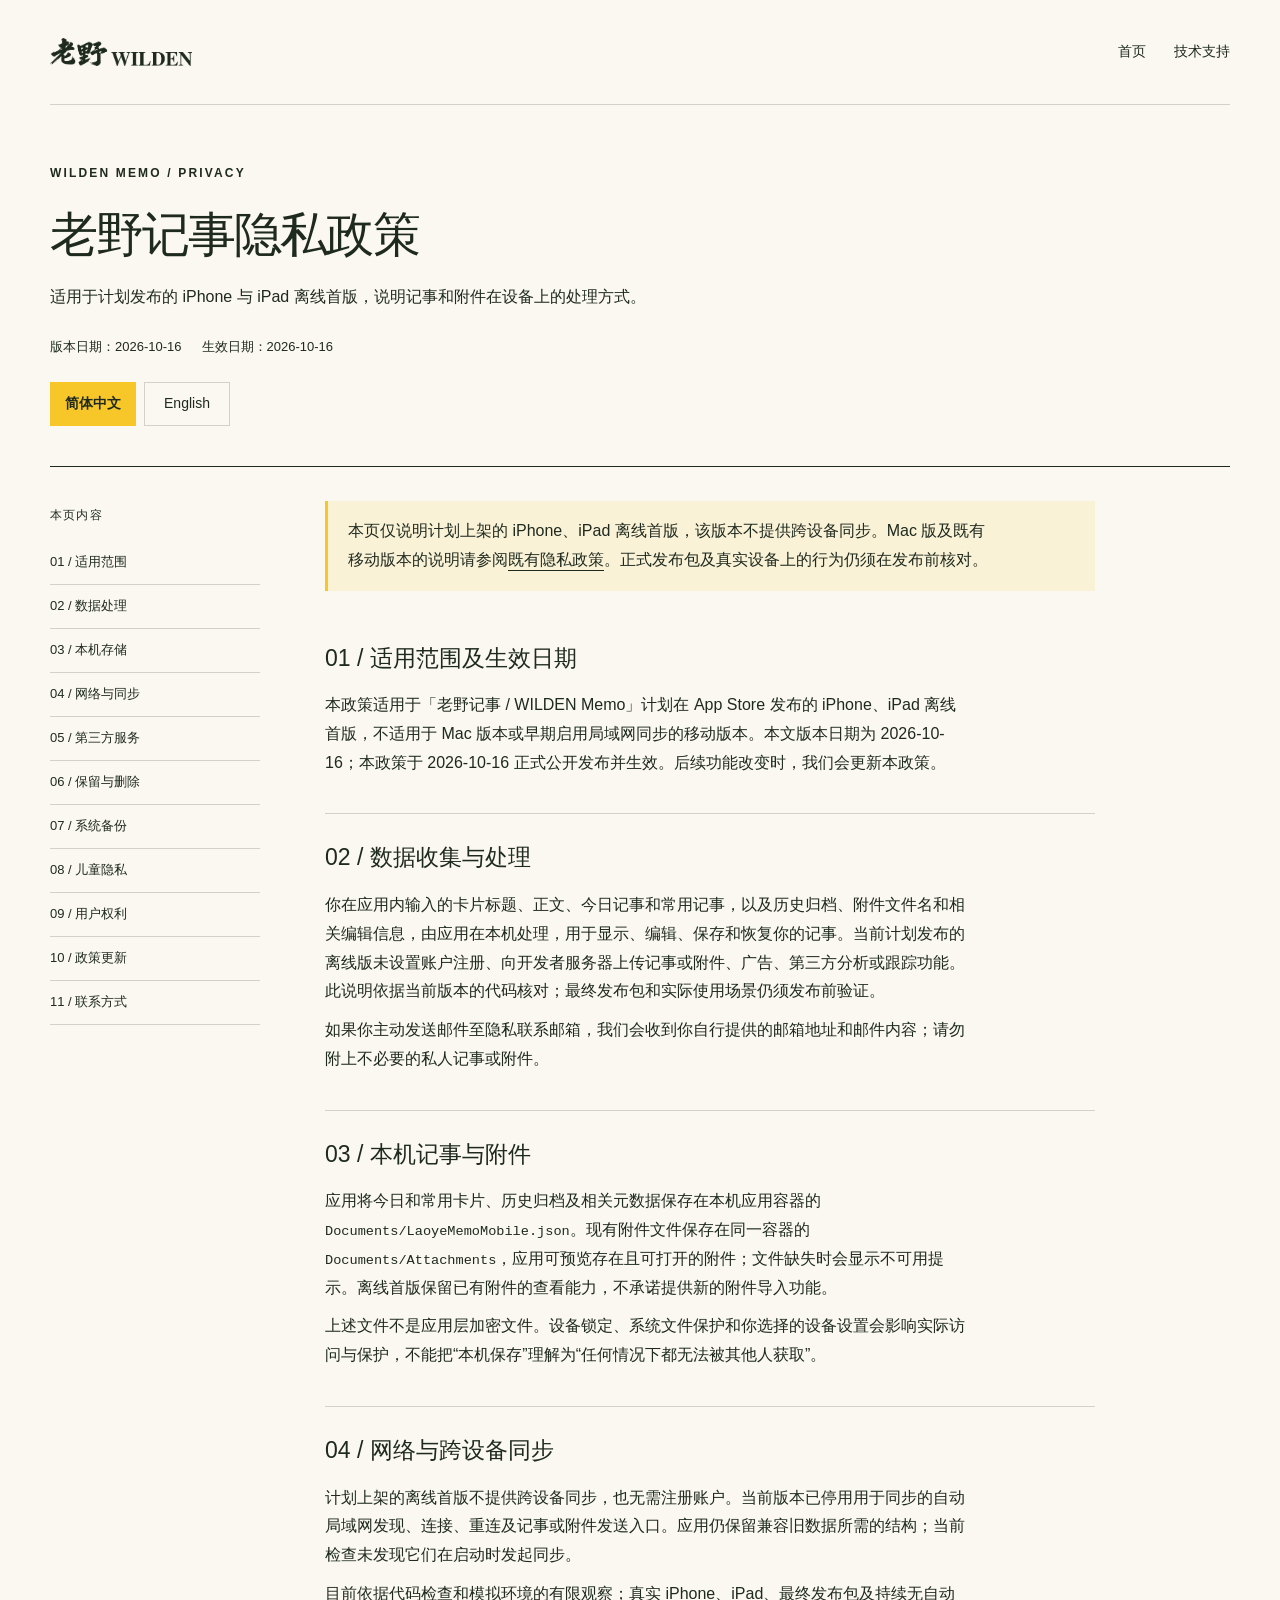
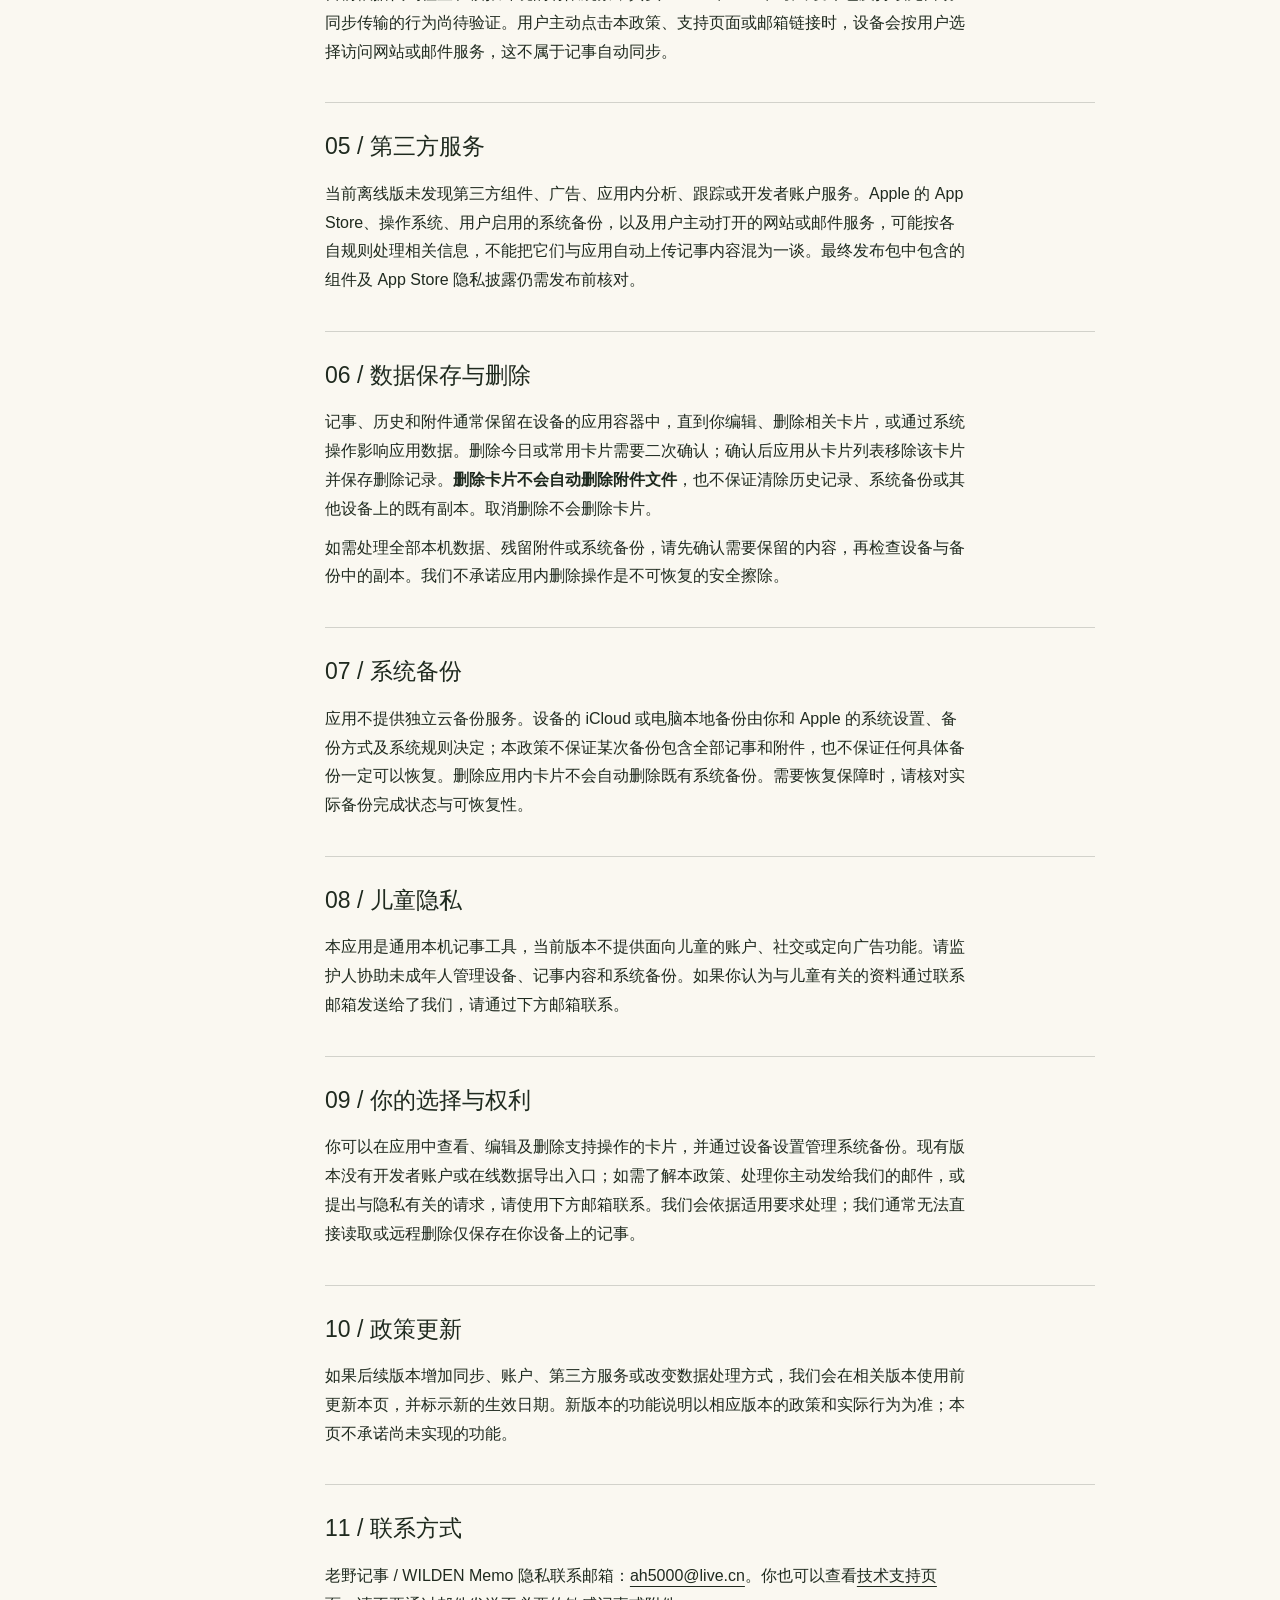
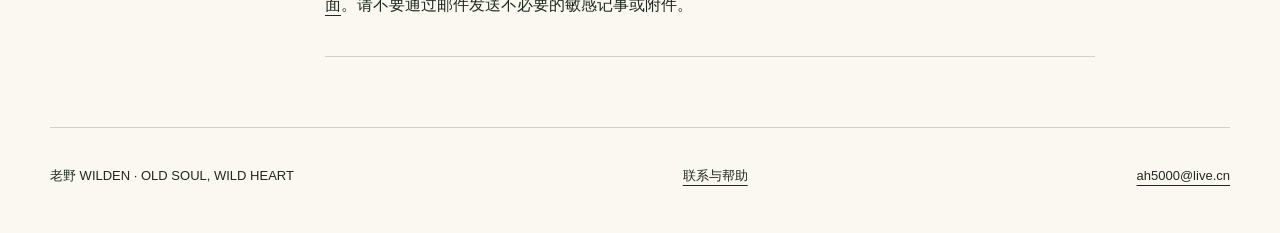
==== memo/privacy/index.html @ f1e02923 "发布老野记事离线首版双语隐私政策" ====
<!doctype html>
<html lang="zh-CN">
<head>
<meta charset="utf-8"><meta name="viewport" content="width=device-width, initial-scale=1">
<meta name="robots" content="index, follow"><meta name="referrer" content="no-referrer">
<title>老野记事隐私政策（离线版）· 老野 WILDEN</title>
<meta name="description" content="老野记事 iPhone 与 iPad 离线版的本机记事、附件、删除和备份隐私说明。">
<link rel="icon" type="image/png" href="../../assets/symbol.png">
<link rel="stylesheet" href="../../assets/site.css"><link rel="stylesheet" href="privacy.css">
<link rel="alternate" hreflang="en" href="en/"><link rel="alternate" hreflang="zh-CN" href="./">
</head>
<body>
<a class="skip" href="#main">跳到正文</a>
<div class="shell">
<header class="site-header"><a class="brand" href="../../index.html" aria-label="老野 WILDEN 首页"><img src="../../assets/brand-wordmark.png" alt="老野 WILDEN" width="6281" height="1200"></a><nav class="nav" aria-label="主导航"><a href="../../index.html">首页</a><a href="../../support.html">技术支持</a></nav></header>
<main id="main">
<header class="page-head"><p class="eyebrow">WILDEN Memo / Privacy</p><h1>老野记事隐私政策</h1><p>适用于计划发布的 iPhone 与 iPad 离线首版，说明记事和附件在设备上的处理方式。</p><div class="meta"><span>版本日期：<time datetime="2026-10-16">2026-10-16</time></span><span>生效日期：<time datetime="2026-10-16">2026-10-16</time></span></div><nav class="language-switch" aria-label="选择语言"><a href="./" lang="zh-CN" aria-current="page">简体中文</a><a href="en/" lang="en">English</a></nav></header>
<div class="reading-layout"><nav class="toc" aria-label="本页目录"><p>本页内容</p><a href="#scope">01 / 适用范围</a><a href="#data">02 / 数据处理</a><a href="#local">03 / 本机存储</a><a href="#network">04 / 网络与同步</a><a href="#third-party">05 / 第三方服务</a><a href="#retention">06 / 保留与删除</a><a href="#backup">07 / 系统备份</a><a href="#children">08 / 儿童隐私</a><a href="#rights">09 / 用户权利</a><a href="#changes">10 / 政策更新</a><a href="#contact">11 / 联系方式</a></nav><article class="policy">
<div class="policy-note"><p>本页仅说明计划上架的 iPhone、iPad 离线首版，该版本不提供跨设备同步。Mac 版及既有移动版本的说明请参阅<a href="../../privacy-memo.html">既有隐私政策</a>。正式发布包及真实设备上的行为仍须在发布前核对。</p></div>
<section id="scope"><h2>01 / 适用范围及生效日期</h2><p>本政策适用于「老野记事 / WILDEN Memo」计划在 App Store 发布的 iPhone、iPad 离线首版，不适用于 Mac 版本或早期启用局域网同步的移动版本。本文版本日期为 2026-10-16；本政策于 2026-10-16 正式公开发布并生效。后续功能改变时，我们会更新本政策。</p></section>
<section id="data"><h2>02 / 数据收集与处理</h2><p>你在应用内输入的卡片标题、正文、今日记事和常用记事，以及历史归档、附件文件名和相关编辑信息，由应用在本机处理，用于显示、编辑、保存和恢复你的记事。当前计划发布的离线版未设置账户注册、向开发者服务器上传记事或附件、广告、第三方分析或跟踪功能。此说明依据当前版本的代码核对；最终发布包和实际使用场景仍须发布前验证。</p><p>如果你主动发送邮件至隐私联系邮箱，我们会收到你自行提供的邮箱地址和邮件内容；请勿附上不必要的私人记事或附件。</p></section>
<section id="local"><h2>03 / 本机记事与附件</h2><p>应用将今日和常用卡片、历史归档及相关元数据保存在本机应用容器的 <code>Documents/LaoyeMemoMobile.json</code>。现有附件文件保存在同一容器的 <code>Documents/Attachments</code>，应用可预览存在且可打开的附件；文件缺失时会显示不可用提示。离线首版保留已有附件的查看能力，不承诺提供新的附件导入功能。</p><p>上述文件不是应用层加密文件。设备锁定、系统文件保护和你选择的设备设置会影响实际访问与保护，不能把“本机保存”理解为“任何情况下都无法被其他人获取”。</p></section>
<section id="network"><h2>04 / 网络与跨设备同步</h2><p>计划上架的离线首版不提供跨设备同步，也无需注册账户。当前版本已停用用于同步的自动局域网发现、连接、重连及记事或附件发送入口。应用仍保留兼容旧数据所需的结构；当前检查未发现它们在启动时发起同步。</p><p>目前依据代码检查和模拟环境的有限观察；真实 iPhone、iPad、最终发布包及持续无自动同步传输的行为尚待验证。用户主动点击本政策、支持页面或邮箱链接时，设备会按用户选择访问网站或邮件服务，这不属于记事自动同步。</p></section>
<section id="third-party"><h2>05 / 第三方服务</h2><p>当前离线版未发现第三方组件、广告、应用内分析、跟踪或开发者账户服务。Apple 的 App Store、操作系统、用户启用的系统备份，以及用户主动打开的网站或邮件服务，可能按各自规则处理相关信息，不能把它们与应用自动上传记事内容混为一谈。最终发布包中包含的组件及 App Store 隐私披露仍需发布前核对。</p></section>
<section id="retention"><h2>06 / 数据保存与删除</h2><p>记事、历史和附件通常保留在设备的应用容器中，直到你编辑、删除相关卡片，或通过系统操作影响应用数据。删除今日或常用卡片需要二次确认；确认后应用从卡片列表移除该卡片并保存删除记录。<strong>删除卡片不会自动删除附件文件</strong>，也不保证清除历史记录、系统备份或其他设备上的既有副本。取消删除不会删除卡片。</p><p>如需处理全部本机数据、残留附件或系统备份，请先确认需要保留的内容，再检查设备与备份中的副本。我们不承诺应用内删除操作是不可恢复的安全擦除。</p></section>
<section id="backup"><h2>07 / 系统备份</h2><p>应用不提供独立云备份服务。设备的 iCloud 或电脑本地备份由你和 Apple 的系统设置、备份方式及系统规则决定；本政策不保证某次备份包含全部记事和附件，也不保证任何具体备份一定可以恢复。删除应用内卡片不会自动删除既有系统备份。需要恢复保障时，请核对实际备份完成状态与可恢复性。</p></section>
<section id="children"><h2>08 / 儿童隐私</h2><p>本应用是通用本机记事工具，当前版本不提供面向儿童的账户、社交或定向广告功能。请监护人协助未成年人管理设备、记事内容和系统备份。如果你认为与儿童有关的资料通过联系邮箱发送给了我们，请通过下方邮箱联系。</p></section>
<section id="rights"><h2>09 / 你的选择与权利</h2><p>你可以在应用中查看、编辑及删除支持操作的卡片，并通过设备设置管理系统备份。现有版本没有开发者账户或在线数据导出入口；如需了解本政策、处理你主动发给我们的邮件，或提出与隐私有关的请求，请使用下方邮箱联系。我们会依据适用要求处理；我们通常无法直接读取或远程删除仅保存在你设备上的记事。</p></section>
<section id="changes"><h2>10 / 政策更新</h2><p>如果后续版本增加同步、账户、第三方服务或改变数据处理方式，我们会在相关版本使用前更新本页，并标示新的生效日期。新版本的功能说明以相应版本的政策和实际行为为准；本页不承诺尚未实现的功能。</p></section>
<section id="contact"><h2>11 / 联系方式</h2><p>老野记事 / WILDEN Memo 隐私联系邮箱：<a href="mailto:ah5000@live.cn">ah5000@live.cn</a>。你也可以查看<a href="../../support.html">技术支持页面</a>。请不要通过邮件发送不必要的敏感记事或附件。</p></section>
</article></div></main>
<footer class="site-footer"><p>老野 WILDEN · OLD SOUL, WILD HEART</p><p><a href="../../support.html">联系与帮助</a></p><p><a href="mailto:ah5000@live.cn">ah5000@live.cn</a></p></footer>
</div></body></html>
---- assets/site.css ----
/* 老野 WILDEN：只使用正式品牌色；无需远程字体和脚本。 */
:root{--white:#FAF8F1;--ink:#1F2A1F;--gold:#F7C628;--green:#667865;--stone:#D8D1C4;--blue:#0A84FF;--red:#E63C49;--line:rgba(31,42,31,.18);--body:"Avenir Next","PingFang SC","Hiragino Sans GB","Microsoft YaHei",sans-serif}
*{box-sizing:border-box}html{scroll-behavior:smooth;scroll-padding-top:32px}body{margin:0;background:var(--white);color:var(--ink);font-family:var(--body);font-size:16px;line-height:1.8;-webkit-font-smoothing:antialiased}a{color:inherit;text-underline-offset:5px}img{display:block;max-width:100%;height:auto}a:focus-visible,summary:focus-visible{outline:3px solid var(--ink);outline-offset:5px}::selection{background:var(--gold);color:var(--ink)}.shell{width:min(1180px,calc(100% - 96px));margin:auto}.skip{position:absolute;left:20px;top:-100px;z-index:5;padding:10px 20px;background:var(--gold)}.skip:focus{top:12px}.site-header{display:flex;justify-content:space-between;align-items:center;gap:32px;padding:30px 0;border-bottom:1px solid var(--line)}.brand{display:inline-flex;flex-shrink:0}.brand img{width:142px;height:auto}.nav{display:flex;align-items:center;gap:28px;flex-wrap:wrap}.nav a{text-decoration:none;font-size:14px;min-height:44px;display:inline-flex;align-items:center;position:relative}.nav a:hover,.nav a[aria-current=page]{box-shadow:inset 0 -2px var(--gold)}.edition{display:flex;align-items:center;gap:9px;font-size:12px;letter-spacing:.07em}.edition:before{content:"";width:7px;height:7px;background:var(--gold);border-radius:50%}.eyebrow{font-size:12px;letter-spacing:.18em;text-transform:uppercase;margin:0 0 24px;font-weight:600}.hero{display:grid;grid-template-columns:1.25fr 1fr;align-items:center;gap:64px;padding:72px 0 76px}.hero h1{font-size:clamp(38px,4.6vw,64px);line-height:1.3;letter-spacing:-.045em;margin:0 0 26px;font-weight:500}.hero h1 span{position:relative;display:inline-block}.hero h1 span:after{content:"";display:block;width:64px;height:4px;background:var(--gold);margin-top:20px}.lead{font-size:17px;line-height:1.9;max-width:420px;margin:0 0 30px}.hero-art{padding:20px 0 20px 25px;border-left:1px solid var(--line)}.hero-art img{width:100%;max-width:430px;margin:auto}.hero-art figcaption{display:flex;justify-content:space-between;gap:15px;margin-top:30px;padding-top:20px;border-top:1px solid var(--line);font-size:13px;color:var(--ink)}figure{margin:0}.actions{display:flex;gap:18px;align-items:center;flex-wrap:wrap}.button{display:inline-flex;align-items:center;justify-content:space-between;gap:30px;padding:12px 23px;background:var(--gold);text-decoration:none;font-size:14px;font-weight:600;min-height:48px;border:1px solid transparent}.button:hover{border-color:var(--ink)}.text-link{font-size:14px;padding:10px 0;display:inline-block}.section-head{display:flex;justify-content:space-between;align-items:flex-end;gap:24px;border-top:1px solid var(--ink);padding:26px 0 30px}.section-head h2{margin:0;font-size:28px;font-weight:500;letter-spacing:-.03em}.section-head p{margin:0;font-size:14px;color:var(--ink)}.product-grid{display:grid;grid-template-columns:1fr 1fr;gap:38px;padding-bottom:68px}.product{border-top:1px solid var(--line);padding:28px 0 0;min-width:0}.product-top{display:flex;align-items:center;justify-content:space-between;gap:20px;margin-bottom:25px}.product-top .icon{width:76px;height:76px}.number{font-size:12px;letter-spacing:.12em}.product h3{margin:0 0 20px}.product .wordmark{width:190px}.product .description{font-size:19px;line-height:1.6;max-width:390px;margin-bottom:22px}.tags{display:flex;gap:10px;flex-wrap:wrap;list-style:none;margin:0 0 27px;padding:0}.tags li{border:1px solid var(--line);padding:3px 10px;font-size:12px}.product .actions{border-top:1px solid var(--line);padding-top:18px;justify-content:space-between}.aside-note{font-size:13px;color:var(--ink);margin-top:14px}.care{display:grid;grid-template-columns:1fr 1.5fr;gap:64px;border-top:1px solid var(--ink);padding:36px 0 64px}.care h2{font-size:29px;font-weight:500;line-height:1.5;margin:0}.care-links{display:grid;gap:0}.care-links a{display:flex;justify-content:space-between;align-items:center;gap:15px;text-decoration:none;border-bottom:1px solid var(--line);padding:14px 0;min-height:55px}.care-links a:hover{color:var(--ink)}.site-footer{flex-wrap:wrap;border-top:1px solid var(--line);padding:26px 0 35px;display:flex;justify-content:space-between;gap:24px;align-items:center;font-size:13px;color:var(--ink)}.site-footer p{margin:0}.site-footer a{min-height:44px;display:inline-flex;align-items:center}.draft-label{display:inline-block;border:1px solid var(--line);padding:3px 9px;color:var(--ink);font-size:12px;margin-right:10px}.page-head{padding:58px 0 40px;border-bottom:1px solid var(--ink)}.page-head .eyebrow{margin-bottom:16px}.page-head h1{font-size:clamp(30px,4vw,48px);font-weight:500;letter-spacing:-.04em;line-height:1.4;margin:0 0 15px}.page-head p{max-width:670px;margin:0}.meta{display:flex;gap:20px;flex-wrap:wrap;color:var(--ink);font-size:13px;margin-top:23px}.review-note{background:rgba(247,198,40,.13);border-left:3px solid var(--gold);padding:17px 22px;margin:30px 0;font-size:14px}.review-note strong{display:block;margin-bottom:4px}.reading-layout{display:grid;grid-template-columns:210px minmax(0,1fr);gap:65px;padding:10px 0 70px}.toc{padding-top:28px;font-size:13px;align-self:start;position:sticky;top:24px}.toc p{font-size:12px;letter-spacing:.1em;color:var(--ink);margin:0 0 14px}.toc a{display:block;text-decoration:none;padding:9px 0;border-bottom:1px solid var(--line);min-height:44px}.toc a:hover{text-decoration:underline}.policy{max-width:770px;min-width:0}.policy section{padding:26px 0;border-bottom:1px solid var(--line);scroll-margin-top:28px}.policy h2{font-size:23px;line-height:1.5;font-weight:500;margin:0 0 16px}.policy h3{font-size:17px;margin:23px 0 10px}.policy p{margin:10px 0}.policy ul,.policy ol{padding-left:22px}.policy li{margin:9px 0}.policy a{overflow-wrap:anywhere}.callout{padding:17px 21px;border:1px solid var(--line);margin:20px 0;font-size:14px}.callout strong{display:block;margin-bottom:6px}.pending{font-size:14px;border-left:3px solid var(--gold);padding:18px 21px;background:rgba(247,198,40,.13)}.pending p{margin:5px 0}.pending .status{font-size:12px;font-weight:600;letter-spacing:.07em}.table-wrap{overflow:auto;margin:20px 0}table{border-collapse:collapse;width:100%;font-size:14px}th,td{border-bottom:1px solid var(--line);padding:13px 14px;text-align:left;vertical-align:top}th{font-weight:600;background:rgba(216,209,196,.2)}td:first-child{min-width:105px}code{font-family:ui-monospace,monospace;font-size:.85em;overflow-wrap:anywhere}.guide-intro{display:flex;align-items:center;gap:20px;margin-bottom:25px}.guide-intro img{width:64px;height:64px}.guide-intro p{margin:0}.guide-intro .guide-name{font-size:20px;font-weight:500}details{border-top:1px solid var(--line);padding:17px 0}details:last-of-type{border-bottom:1px solid var(--line)}summary{cursor:pointer;font-size:16px;font-weight:500;min-height:44px;display:list-item;list-style-position:inside;padding:8px 0}details p{font-size:15px;padding-right:14px}.sr-only{position:absolute;width:1px;height:1px;padding:0;margin:-1px;overflow:hidden;clip:rect(0,0,0,0);white-space:nowrap;border:0}
@media(max-width:900px){.shell{width:calc(100% - 56px)}.nav{gap:18px}.hero{gap:30px}.hero-art{padding-left:20px}.reading-layout{grid-template-columns:170px minmax(0,1fr);gap:30px}.care{gap:35px}}
@media(max-width:640px){.shell{width:calc(100% - 36px)}.site-header{padding:22px 0 16px;display:block}.brand img{width:120px}.nav{gap:8px 18px;margin-top:13px;justify-content:flex-start}.nav a{font-size:13px}.edition{display:none}.hero{grid-template-columns:1fr;padding:42px 0 46px;gap:35px}.hero h1{font-size:40px}.hero .lead{font-size:16px}.hero-art{border-left:0;border-top:1px solid var(--line);padding:28px 25px 0}.hero-art img{max-width:280px}.hero-art figcaption{margin-top:22px;padding-top:14px}.section-head{align-items:flex-start;display:block;padding:22px 0}.section-head p{margin-top:8px}.product-grid{grid-template-columns:1fr;gap:34px;padding-bottom:45px}.product{padding-top:24px}.product .description{font-size:18px}.care{grid-template-columns:1fr;gap:20px;padding:28px 0 42px}.care h2{font-size:26px}.site-footer{display:block}.site-footer p+p{margin-top:12px}.page-head{padding:36px 0 28px}.reading-layout{grid-template-columns:1fr;gap:8px;padding-bottom:40px}.toc{position:static;padding:5px 0 12px;display:flex;gap:5px 16px;flex-wrap:wrap}.toc p{width:100%;margin-bottom:0}.toc a{font-size:13px;padding:5px 0}.policy section{padding:25px 0}.policy h2{font-size:21px}.review-note{margin:22px 0;padding:15px 17px}.meta{gap:7px 15px}.table-wrap{border-right:1px solid var(--line)}th,td{padding:10px 12px}.button{gap:23px}.tags{margin-bottom:22px}}
@media(prefers-reduced-motion:reduce){html{scroll-behavior:auto}}
@media print{.nav,.toc,.skip,.actions{display:none}.shell{width:100%}.reading-layout{display:block}.site-header{padding:12px 0}.policy{max-width:none}.review-note,.pending{background:none}.page-head{padding:20px 0}a{color:inherit}.site-footer{padding:10px 0}details{break-inside:avoid}}

/* v1.0.1：联系邮箱长文本在小屏自然换行；仅使用正式品牌色。 */
a[href^="mailto:"]{overflow-wrap:anywhere}
---- memo/privacy/privacy.css ----
/* 本页沿用官网共享样式；仅补充双语入口和长文排版。 */
.language-switch{display:flex;gap:8px;align-items:center;flex-wrap:wrap;margin:24px 0 0}
.language-switch a{display:inline-flex;align-items:center;justify-content:center;min-width:86px;min-height:44px;padding:7px 14px;border:1px solid var(--line);text-decoration:none;font-size:14px}
.language-switch a[aria-current="page"]{background:var(--gold);border-color:var(--gold);font-weight:600}
.policy-note{border-left:3px solid var(--gold);padding:16px 20px;background:rgba(247,198,40,.13);margin:24px 0}
.policy-note p{margin:0}
.policy section{scroll-margin-top:32px}
.policy p{max-width:72ch}
@media(max-width:640px){.language-switch{margin-top:20px}.policy-note{padding:14px 16px}}
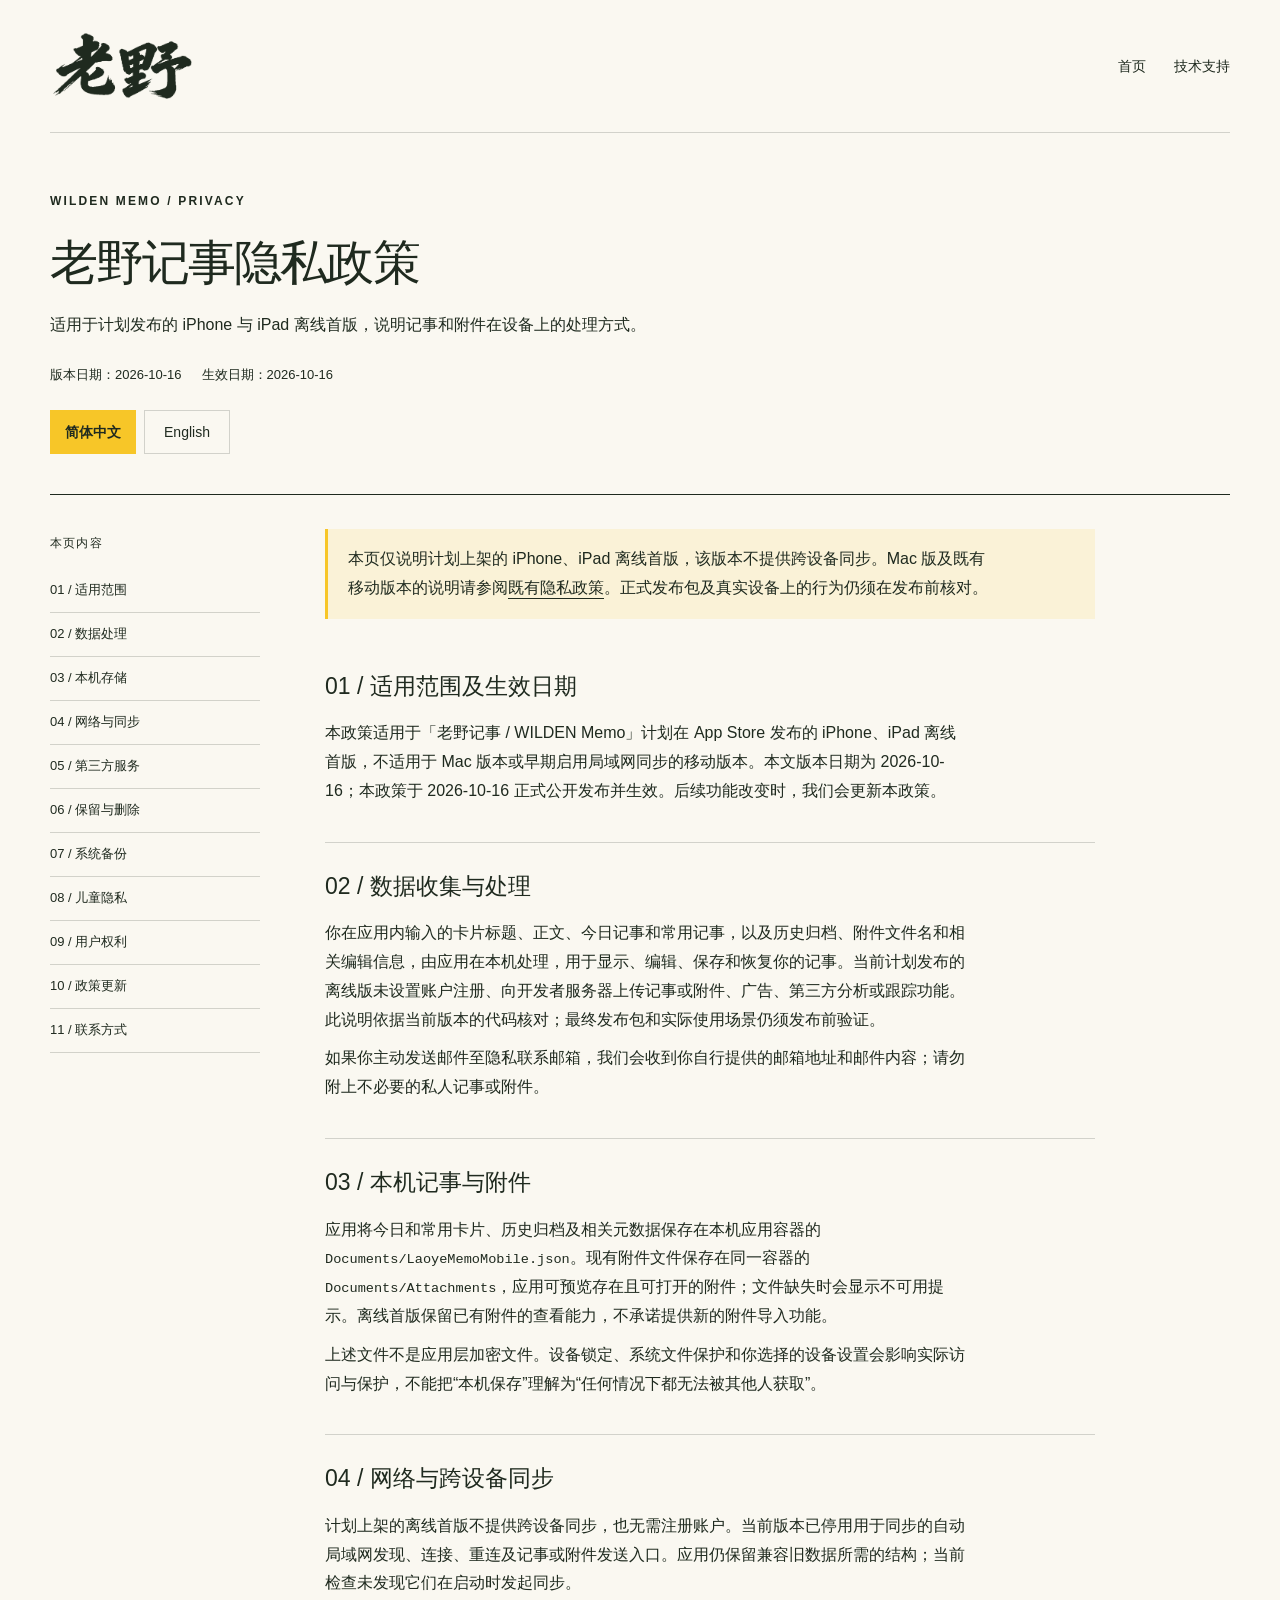
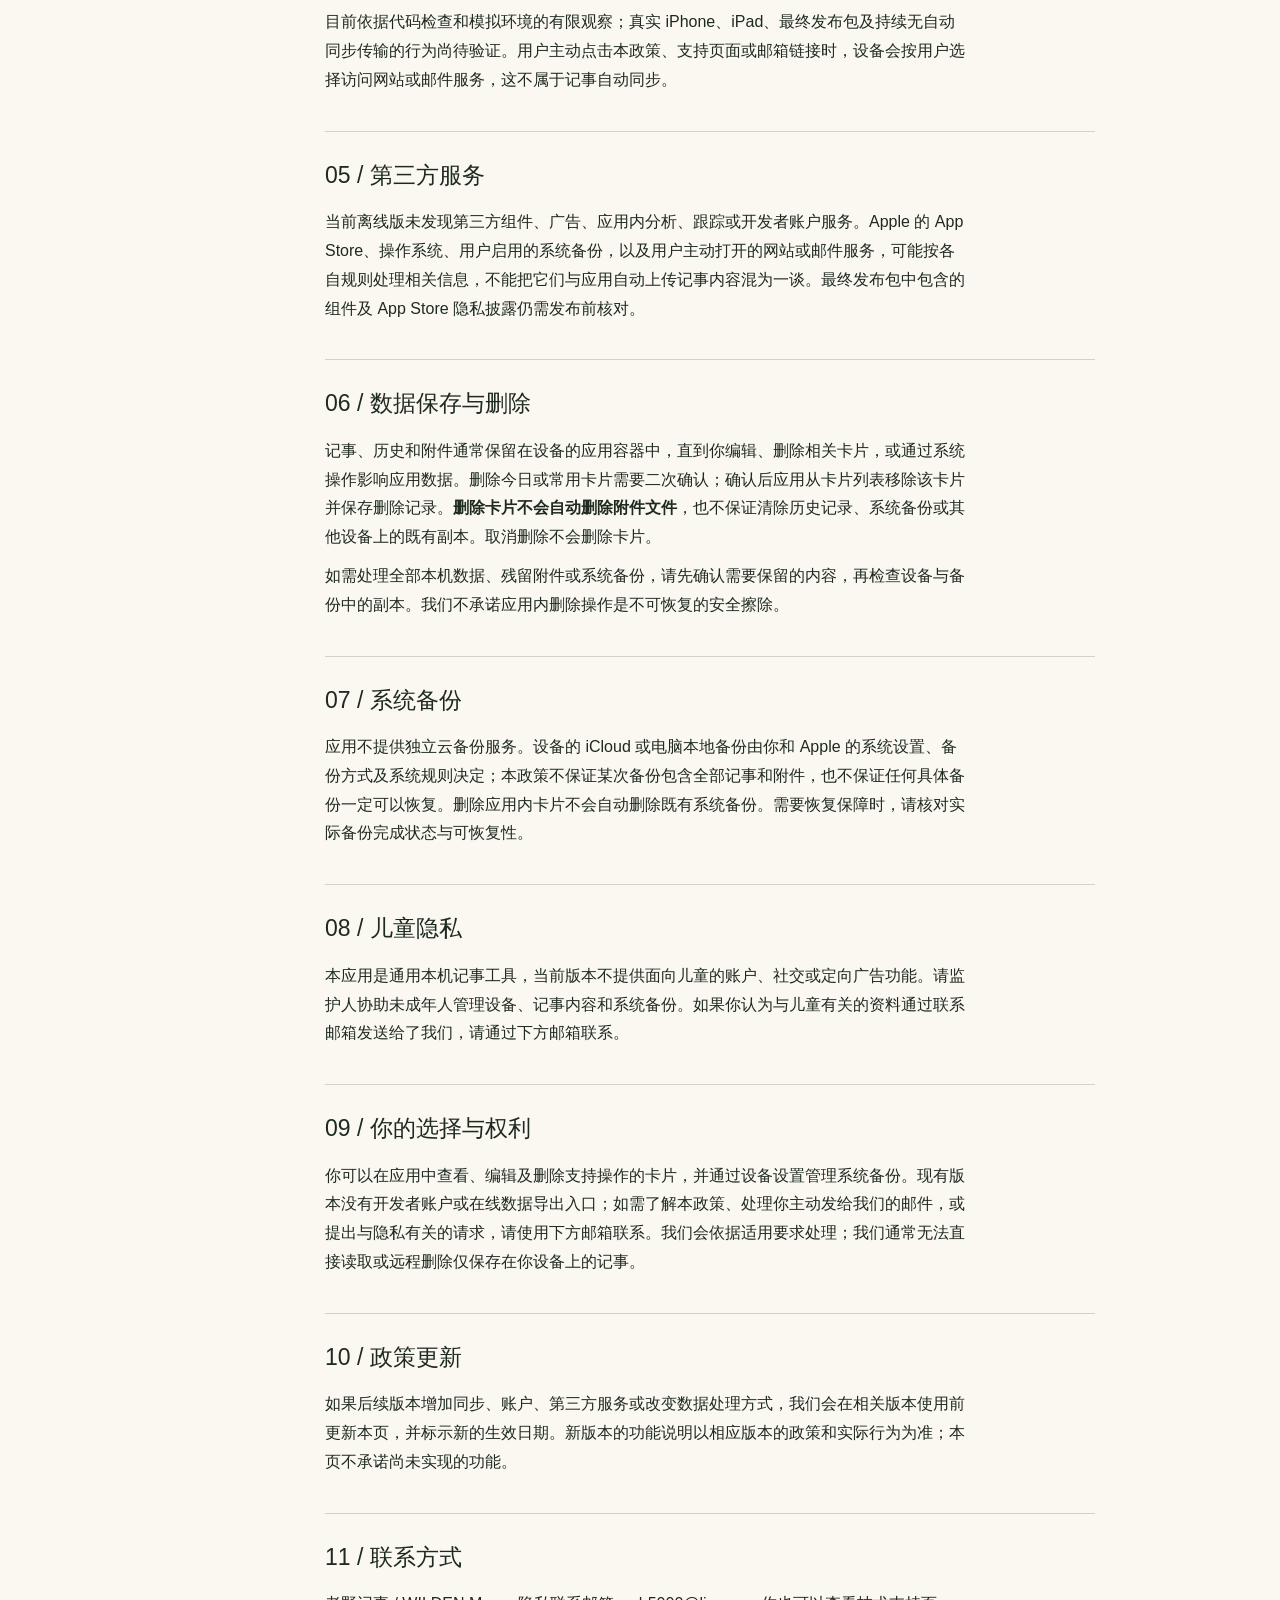
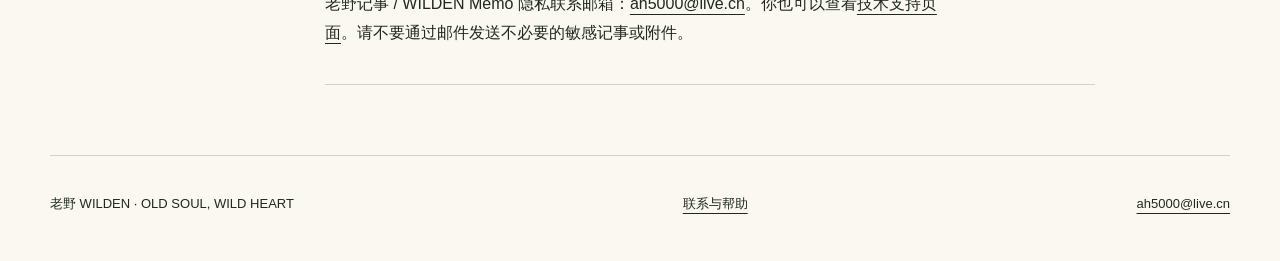
==== commit f780ba91: "Brand: align WILDEN website with approved visual identity" ====
--- a/memo/privacy/index.html
+++ b/memo/privacy/index.html
@@ -12,7 +12,7 @@
 <body>
 <a class="skip" href="#main">跳到正文</a>
 <div class="shell">
-<header class="site-header"><a class="brand" href="../../index.html" aria-label="老野 WILDEN 首页"><img src="../../assets/brand-wordmark.png" alt="老野 WILDEN" width="6281" height="1200"></a><nav class="nav" aria-label="主导航"><a href="../../index.html">首页</a><a href="../../support.html">技术支持</a></nav></header>
+<header class="site-header"><a class="brand" href="../../index.html" aria-label="老野 WILDEN 首页"><img src="../../assets/brand-wordmark-6c5731c1.png" alt="书法字标「老野」" width="2968" height="1512"></a><nav class="nav" aria-label="主导航"><a href="../../index.html">首页</a><a href="../../support.html">技术支持</a></nav></header>
 <main id="main">
 <header class="page-head"><p class="eyebrow">WILDEN Memo / Privacy</p><h1>老野记事隐私政策</h1><p>适用于计划发布的 iPhone 与 iPad 离线首版，说明记事和附件在设备上的处理方式。</p><div class="meta"><span>版本日期：<time datetime="2026-10-16">2026-10-16</time></span><span>生效日期：<time datetime="2026-10-16">2026-10-16</time></span></div><nav class="language-switch" aria-label="选择语言"><a href="./" lang="zh-CN" aria-current="page">简体中文</a><a href="en/" lang="en">English</a></nav></header>
 <div class="reading-layout"><nav class="toc" aria-label="本页目录"><p>本页内容</p><a href="#scope">01 / 适用范围</a><a href="#data">02 / 数据处理</a><a href="#local">03 / 本机存储</a><a href="#network">04 / 网络与同步</a><a href="#third-party">05 / 第三方服务</a><a href="#retention">06 / 保留与删除</a><a href="#backup">07 / 系统备份</a><a href="#children">08 / 儿童隐私</a><a href="#rights">09 / 用户权利</a><a href="#changes">10 / 政策更新</a><a href="#contact">11 / 联系方式</a></nav><article class="policy">
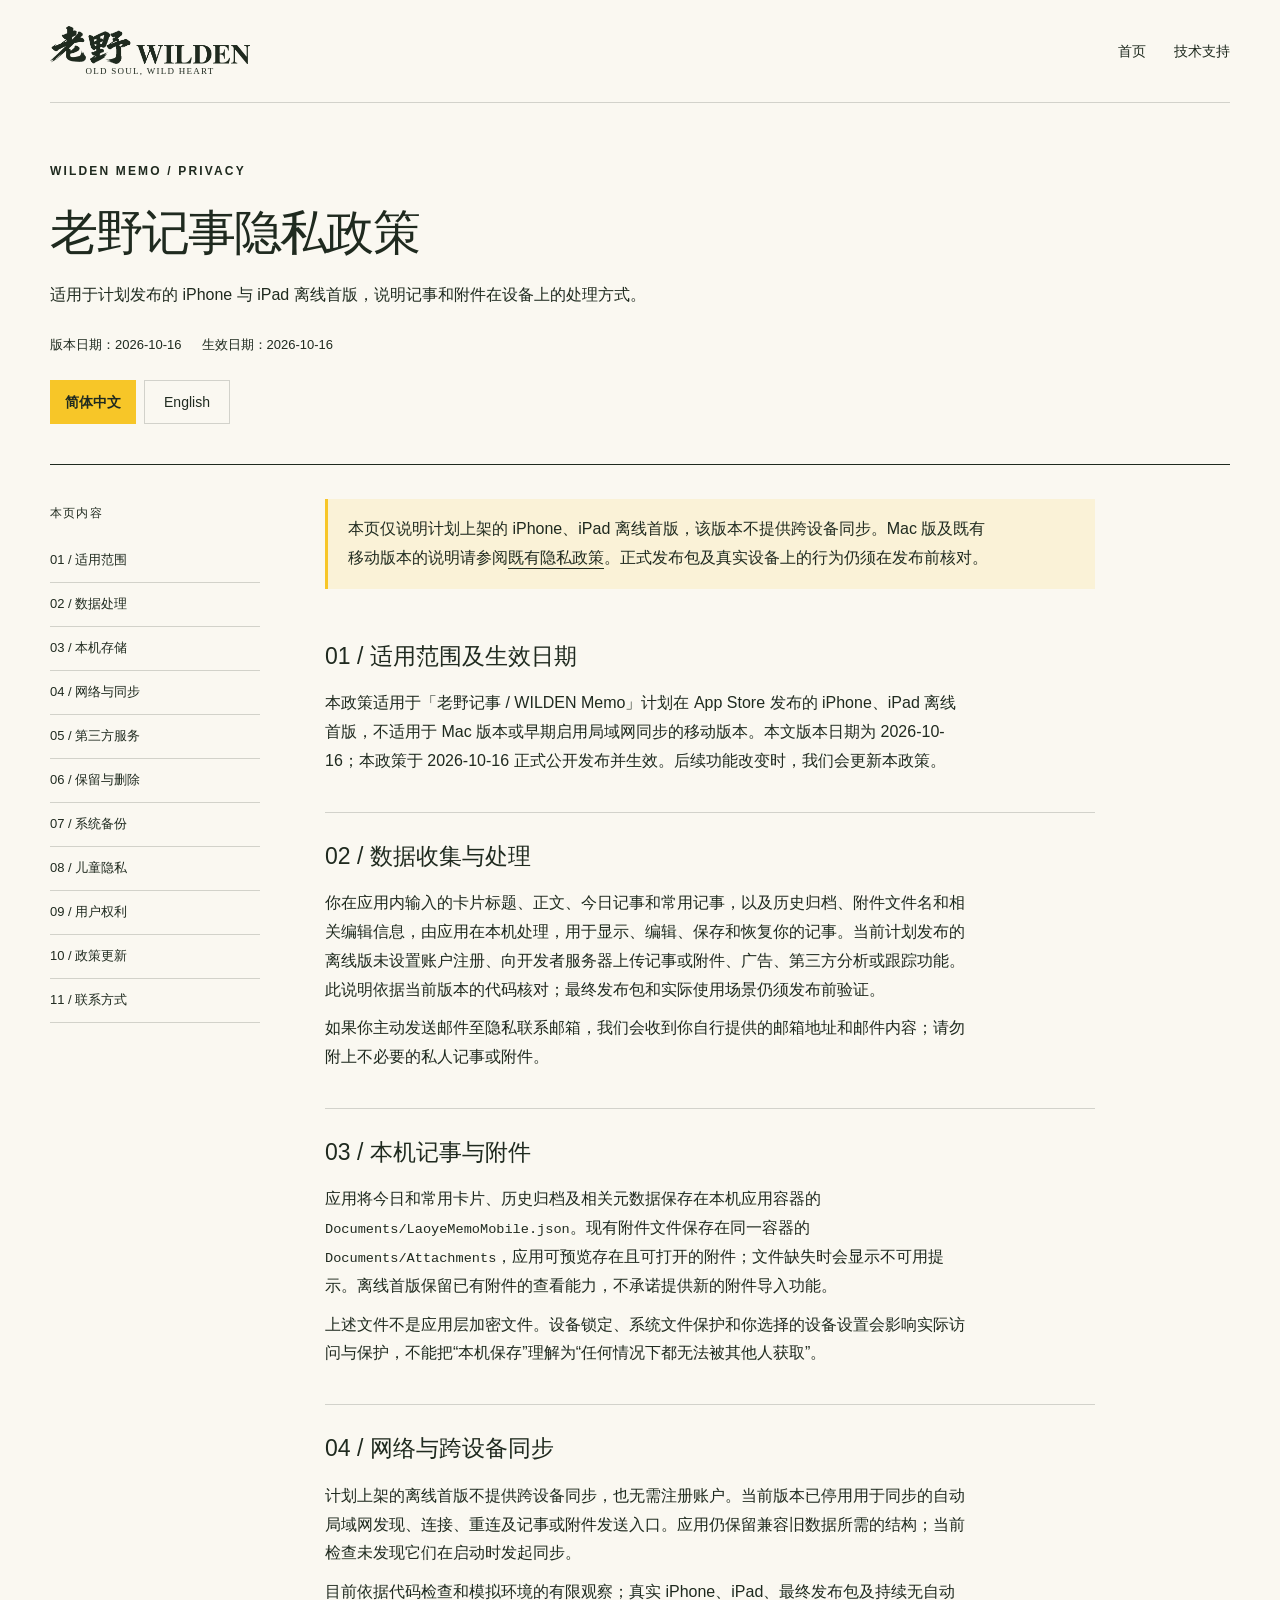
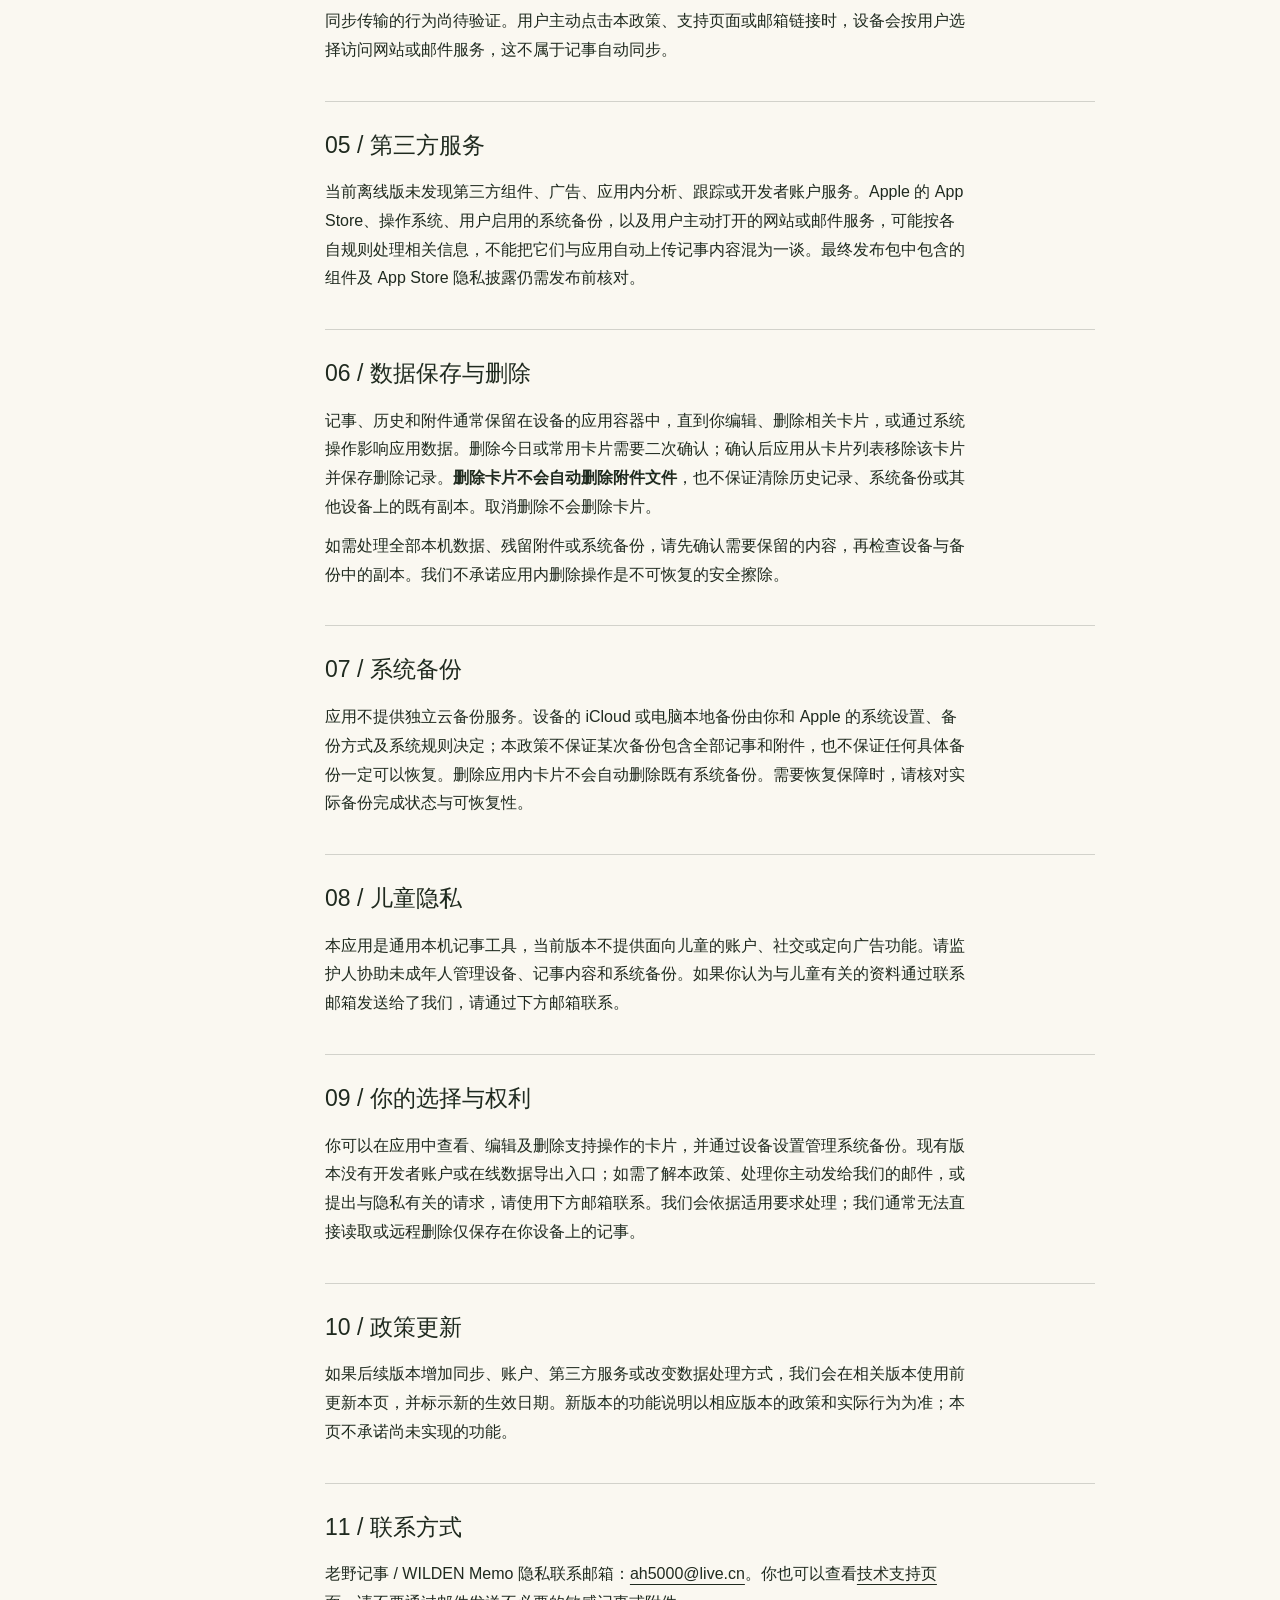
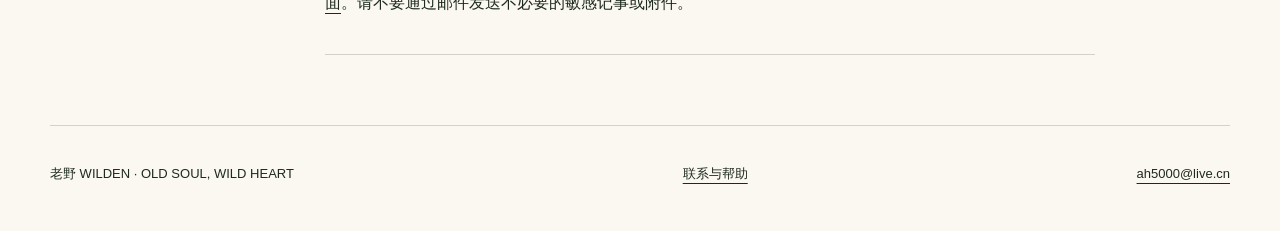
==== commit 9eef87a2: "Brand: align Memo privacy headers with homepage" ====
--- a/memo/privacy/index.html
+++ b/memo/privacy/index.html
@@ -9,10 +9,10 @@
 <link rel="stylesheet" href="../../assets/site.css"><link rel="stylesheet" href="privacy.css">
 <link rel="alternate" hreflang="en" href="en/"><link rel="alternate" hreflang="zh-CN" href="./">
 </head>
-<body>
+<body class="memo-privacy-preview">
 <a class="skip" href="#main">跳到正文</a>
 <div class="shell">
-<header class="site-header"><a class="brand" href="../../index.html" aria-label="老野 WILDEN 首页"><img src="../../assets/brand-wordmark-6c5731c1.png" alt="书法字标「老野」" width="2968" height="1512"></a><nav class="nav" aria-label="主导航"><a href="../../index.html">首页</a><a href="../../support.html">技术支持</a></nav></header>
+<header class="site-header"><a class="brand" href="../../index.html" aria-label="老野 WILDEN 首页"><img src="../../assets/brand-wordmark.png" alt="老野 WILDEN" width="6281" height="1200"><span class="brand-tagline">OLD SOUL, WILD HEART</span></a><nav class="nav" aria-label="主导航"><a href="../../index.html">首页</a><a href="../../support.html">技术支持</a></nav></header>
 <main id="main">
 <header class="page-head"><p class="eyebrow">WILDEN Memo / Privacy</p><h1>老野记事隐私政策</h1><p>适用于计划发布的 iPhone 与 iPad 离线首版，说明记事和附件在设备上的处理方式。</p><div class="meta"><span>版本日期：<time datetime="2026-10-16">2026-10-16</time></span><span>生效日期：<time datetime="2026-10-16">2026-10-16</time></span></div><nav class="language-switch" aria-label="选择语言"><a href="./" lang="zh-CN" aria-current="page">简体中文</a><a href="en/" lang="en">English</a></nav></header>
 <div class="reading-layout"><nav class="toc" aria-label="本页目录"><p>本页内容</p><a href="#scope">01 / 适用范围</a><a href="#data">02 / 数据处理</a><a href="#local">03 / 本机存储</a><a href="#network">04 / 网络与同步</a><a href="#third-party">05 / 第三方服务</a><a href="#retention">06 / 保留与删除</a><a href="#backup">07 / 系统备份</a><a href="#children">08 / 儿童隐私</a><a href="#rights">09 / 用户权利</a><a href="#changes">10 / 政策更新</a><a href="#contact">11 / 联系方式</a></nav><article class="policy">
--- a/memo/privacy/privacy.css
+++ b/memo/privacy/privacy.css
@@ -7,3 +7,17 @@
 .policy section{scroll-margin-top:32px}
 .policy p{max-width:72ch}
 @media(max-width:640px){.language-switch{margin-top:20px}.policy-note{padding:14px 16px}}
+
+/* 隔离预览：沿用已发布首页的紧凑品牌组合，只作用于本目录的双语政策页。 */
+.memo-privacy-preview .site-header{padding:26px 0}
+.memo-privacy-preview .brand{display:flex;flex-direction:column;align-items:center;justify-content:center;text-decoration:none}
+.memo-privacy-preview .brand img{width:200px;height:auto}
+.memo-privacy-preview .brand-tagline{font-family:Georgia,serif;font-size:9px;line-height:1;letter-spacing:.14em;margin-top:3px;white-space:nowrap}
+@media(max-width:640px){
+  .memo-privacy-preview .site-header{padding:16px 0 10px}
+  .memo-privacy-preview .site-header .brand{margin-inline:auto}
+  .memo-privacy-preview .brand img{width:184px}
+  .memo-privacy-preview .nav{margin-top:8px}
+  .memo-privacy-preview .page-head{padding-top:24px}
+}
+@media(max-width:360px){.memo-privacy-preview .brand img{width:170px}}
